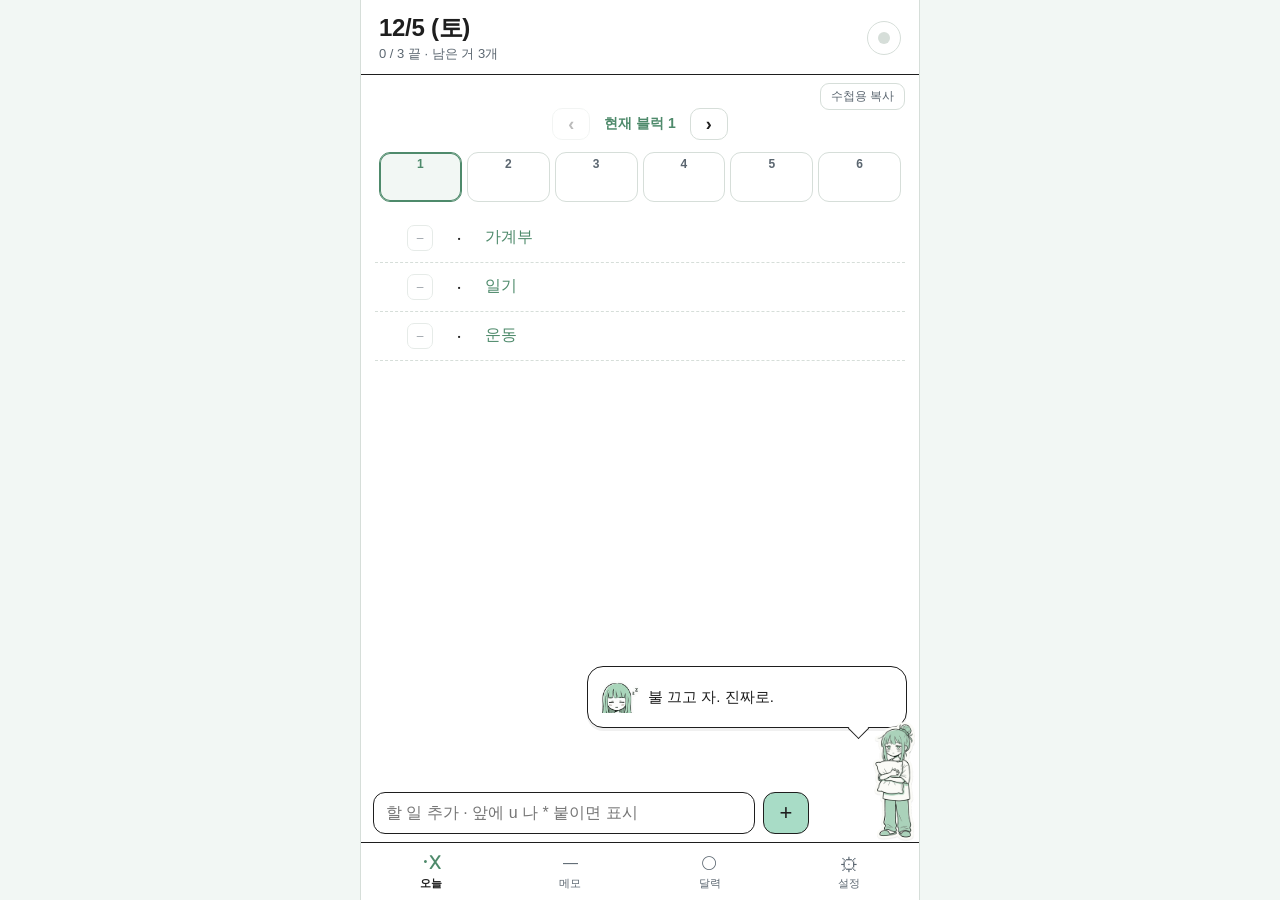
==== app/index.html @ dba24227 "v0.15.1" ====
<!doctype html>
<html lang="ko">
<head>
<meta charset="utf-8">
<meta name="viewport" content="width=device-width, initial-scale=1, viewport-fit=cover, interactive-widget=resizes-content">
<title>책상 친구</title>
<meta name="theme-color" content="#F2F7F4">
<meta name="apple-mobile-web-app-capable" content="yes">
<meta name="mobile-web-app-capable" content="yes">
<meta name="apple-mobile-web-app-status-bar-style" content="default">
<meta name="apple-mobile-web-app-title" content="책상 친구">
<link rel="manifest" href="manifest.webmanifest">
<link rel="icon" href="shared/assets/icon_shiori.png">
<link rel="apple-touch-icon" href="icons/apple-touch-icon.png">
<link rel="stylesheet" href="style.css">
</head>
<body>
<div id="app">
  <header class="top">
    <div class="top-l">
      <div id="dayLabel" class="day"></div>
      <div id="dayCount" class="sub"></div>
    </div>
    <button id="syncDot" class="sync-dot" type="button" aria-label="동기화 상태"></button>
  </header>

  <main id="views">
    <!-- today -->
    <section id="todayView" class="view">
      <div class="today-tools"><button id="copyBtn" class="mini" type="button">수첩용 복사</button></div>
      <div class="block-nav">
        <button id="blockPrev" type="button" aria-label="이전 블럭">‹</button>
        <span id="blockNow"></span>
        <button id="blockNext" type="button" aria-label="다음 블럭">›</button>
      </div>
      <div id="blocks" class="blocks"></div>
      <ul id="taskList" class="task-list"></ul>
    </section>

    <!-- memos -->
    <section id="notesView" class="view" hidden>
      <div class="view-head"><span class="sub">📌 고정한 메모가 위로 와요</span><button id="noteNew" class="pill" type="button">+ 새 메모</button></div>
      <div id="noteList" class="note-list"></div>
    </section>

    <!-- calendar -->
    <section id="calView" class="view" hidden>
      <div class="cal-head">
        <button id="calPrev" type="button" aria-label="이전 달">‹</button>
        <b id="calTitle"></b>
        <button id="calNext" type="button" aria-label="다음 달">›</button>
      </div>
      <div id="calGrid" class="cal-grid"></div>
      <div id="calDay" class="cal-day"></div>
    </section>

    <!-- settings -->
    <section id="setView" class="view" hidden>
      <h3 data-k="PC 연동">PC 연동</h3>
      <p class="sub">PC의 책상 친구와 할 일·블럭·루틴·메모·일정을 주고받아요. 내용은 연동 코드로 암호화돼서 서버에서도 못 읽어요.</p>
      <div id="syncOff">
        <form id="syncJoin" class="add-row" autocomplete="off">
          <input id="syncJoinInput" type="text" autocapitalize="characters" placeholder="PC 설정 › 폰 연동의 코드" aria-label="연동 코드">
          <button type="submit">연결</button>
        </form>
        <button id="syncStart" class="ghost wide" type="button">여기서 새 코드 만들기</button>
      </div>
      <div id="syncOn" hidden>
        <div class="sync-code"><code id="syncCode"></code></div>
        <div class="row-between"><span id="syncStatus" class="sub"></span><button id="syncNow" class="pill" type="button">지금 동기화</button></div>
        <button id="syncStop" class="ghost wide" type="button">연동 끊기</button>
      </div>
      <div id="syncNote" class="sub warn"></div>
      <details class="adv"><summary>서버 주소</summary><input id="syncServer" type="url" inputmode="url" placeholder="https://….workers.dev"></details>

      <h3 data-k="캐릭터">캐릭터</h3>
      <div id="charPick" class="char-pick"></div>

      <h3 data-k="기본">기본</h3>
      <label class="field">언어
        <select id="setLang"><option value="ko">한국어</option><option value="en">English</option><option value="ja">日本語</option></select>
      </label>
      <label class="field">나를 부르는 말
        <select id="setCallMe"><option value="">안 부르기</option><option value="야">야</option><option value="저기">저기</option><option value="이봐">이봐</option><option value="custom">이름 직접 입력…</option></select>
      </label>
      <label class="field" id="callMeNameRow" hidden>내 이름 <input id="setCallMeName" type="text" maxlength="10" placeholder="예: 수환"></label>
      <label class="field">캐릭터 이름 <input id="setName" type="text" maxlength="12" placeholder="시오리"></label>
      <label class="field" title="이 시각 전까지는 전날로 쳐요">하루 시작 <input id="setDayStart" type="time"></label>

      <h3 data-k="캐릭터 · 말">캐릭터 · 말</h3>
      <label class="field">캐릭터 크기
        <select id="setCharSize"><option value="L">크게</option><option value="M">보통</option><option value="S">작게</option><option value="off">숨기기</option></select>
      </label>
      <label class="field">말 수
        <select id="setChatter"><option value="quiet">조용히 (물어볼 때만)</option><option value="normal">보통</option><option value="chatty">수다스럽게</option></select>
      </label>
      <label class="field">점심 <input id="setLunch" type="time"></label>
      <label class="field">간식 <input id="setSnack" type="time"></label>
      <label class="field">저녁 <input id="setDinner" type="time"></label>

      <h3 data-k="알람">알람</h3>
      <p class="sub">PC와 같은 알람이에요. 폰 알림은 Scriptable 위젯이 대신 울려 줘요.</p>
      <div id="alarmList" class="alarm-list"></div>
      <form id="alarmAdd" class="add-row" autocomplete="off">
        <input id="alarmTime" type="time" aria-label="알람 시각" style="flex:0 0 auto;width:120px">
        <input id="alarmLabel" type="text" placeholder="이름 (예: 약속)" aria-label="알람 이름">
        <button type="submit">추가</button>
      </form>

      <h3 data-k="매일 루틴">매일 루틴</h3>
      <ul id="routineEditor" class="routine-editor"></ul>
      <form id="routineAdd" class="add-row" autocomplete="off">
        <input id="routineInput" type="text" placeholder="루틴 추가 (예: 스트레칭)" aria-label="루틴 추가">
        <button type="submit">추가</button>
      </form>

      <h3 data-k="메모">메모</h3>
      <button id="exportNotes" class="ghost wide" type="button">메모 전부 TXT로 내보내기</button>

      <h3 data-k="아이폰 위젯">아이폰 위젯</h3>
      <p class="sub">홈 화면·잠금 화면 위젯과 알림은 Scriptable 앱으로 써요.</p>
      <button id="openDesigner" class="pill wide" type="button">위젯 꾸미기 · 미리보기</button>
      <a class="ghost wide" style="display:block;text-align:center;text-decoration:none" href="../widget/" target="_blank" rel="noopener">위젯 설명서 열기</a>

      <h3 data-k="앱으로 쓰기">앱으로 쓰기</h3>
      <p class="sub" id="installHint">아이폰: Safari 공유 버튼 › 홈 화면에 추가. 갤럭시: Chrome 메뉴 › 홈 화면에 추가.</p>
      <div class="row-between"><span class="sub" id="verLabel"></span><button id="checkUpdate" class="pill" type="button">업데이트 확인</button></div>
    </section>
  </main>

  <form id="addForm" class="add-bar" autocomplete="off">
    <input id="addInput" type="text" enterkeyhint="done" placeholder="할 일 추가 · 앞에 u 나 * 붙이면 표시" aria-label="할 일 추가">
    <button type="submit" aria-label="추가">+</button>
  </form>

  <nav class="tabs" role="tablist">
    <button data-view="today" class="on" type="button"><span class="ti">·X</span><span>오늘</span></button>
    <button data-view="notes" type="button"><span class="ti">—</span><span>메모</span></button>
    <button data-view="cal" type="button"><span class="ti">○</span><span>달력</span></button>
    <button data-view="set" type="button"><span class="ti">⚙</span><span>설정</span></button>
  </nav>

  <div id="buddy" class="buddy" aria-label="캐릭터">
    <div id="bubble" class="bubble" hidden>
      <div class="bubble-main"><img id="bubbleFace" class="bubble-face" alt="" hidden><div id="bubbleText"></div></div>
      <div id="bubbleButtons" class="bubble-buttons"></div>
    </div>
    <img id="buddyImg" alt="">
  </div>

  <div id="sheet" class="sheet" hidden>
    <div class="sheet-card" role="dialog" aria-modal="true">
      <div id="sheetBody"></div>
    </div>
  </div>
</div>

<script src="shared/assets/manifest.js"></script>
<script src="shared/character.js"></script>
<script src="shared/lines.js"></script>
<script src="shared/lines_fubuki.js"></script>
<script src="shared/lines_suu.js"></script>
<script src="shared/lines/shiori_en.js"></script>
<script src="shared/lines/fubuki_en.js"></script>
<script src="shared/lines/suu_en.js"></script>
<script src="shared/lines/shiori_ja.js"></script>
<script src="shared/lines/fubuki_ja.js"></script>
<script src="shared/lines/suu_ja.js"></script>
<script src="shared/i18n.js"></script>
<script src="shared/logic.js"></script>
<script src="shared/taskmore.js"></script>
<script src="shared/sync.js"></script>
<script src="version.js"></script>
<script src="widget-designer.js"></script>
<script src="app.js"></script>
</body>
</html>
---- app/style.css ----
@font-face { font-family: 'Gowun Dodum'; src: url('fonts/glyphs.woff2') format('woff2'); font-display: swap; }

:root {
  --ink: #1E1E1E;
  --mint: #A8DCC6;
  --mint-deep: #4E8A6B;
  --mint-hover: #95D0B6;
  --paper: #FFFFFF;
  --soft: #F2F7F4;
  --muted: #5B6670;
  --line: #D6DED9;
  --red: #C0392B;
  --tabs-h: 58px;
  --add-h: 54px;
  --safe-b: env(safe-area-inset-bottom, 0px);
  --buddy-h: 118px;
}
* { box-sizing: border-box; -webkit-tap-highlight-color: transparent; }
html, body { margin: 0; height: 100%; background: var(--soft); color: var(--ink);
  font-family: -apple-system, 'Apple SD Gothic Neo', 'Malgun Gothic', 'Noto Sans KR', sans-serif; font-size: 16px; }
body { overscroll-behavior: none; }
button, input, select, textarea { font: inherit; color: inherit; }
[hidden] { display: none !important; }

#app { position: fixed; inset: 0; display: flex; flex-direction: column; max-width: 560px; margin: 0 auto; background: var(--paper);
  border-left: 1px solid var(--line); border-right: 1px solid var(--line); }

/* header */
.top { display: flex; align-items: center; justify-content: space-between; gap: 10px;
  padding: calc(env(safe-area-inset-top, 0px) + 12px) 18px 10px; border-bottom: 1.5px solid var(--ink); background: var(--paper); }
.day { font-size: 24px; font-weight: 700; letter-spacing: -.3px; }
.sub { font-size: 13px; color: var(--muted); line-height: 1.5; }
.sub.warn { color: #A94234; }
.dim { opacity: .7; }
.sync-dot { width: 34px; height: 34px; border-radius: 50%; border: 1.5px solid var(--line); background: var(--paper); position: relative; padding: 0; }
.sync-dot::after { content: ''; position: absolute; inset: 10px; border-radius: 50%; background: var(--line); }
.sync-dot.ok::after { background: var(--mint-deep); }
.sync-dot.busy::after { background: var(--mint); animation: pulse 1s ease-in-out infinite; }
.sync-dot.err::after { background: #D9826F; }
@keyframes pulse { 50% { opacity: .35; } }

/* views */
#views { flex: 1 1 auto; overflow-y: auto; -webkit-overflow-scrolling: touch;
  padding: 10px 14px calc(var(--add-h) + var(--buddy-h) * .55); }
body.no-add #views { padding-bottom: calc(var(--buddy-h) * .7); }
.view h3 { font-size: 13px; color: var(--mint-deep); margin: 22px 2px 8px; letter-spacing: .5px; }
.view h3:first-child { margin-top: 6px; }
.view-head { display: flex; align-items: center; justify-content: space-between; margin: 4px 2px 10px; font-size: 17px; }
.pill { border: 1.5px solid var(--ink); border-radius: 999px; background: var(--mint); padding: 6px 14px; font-size: 14px; }
.ghost { border: 1px solid var(--line); background: var(--paper); border-radius: 12px; padding: 10px 14px; color: var(--muted); }
.wide { width: 100%; margin-top: 8px; }
.row-between { display: flex; align-items: center; justify-content: space-between; gap: 10px; margin: 8px 0; }

/* blocks */
.block-nav { display: flex; align-items: center; justify-content: center; gap: 14px; margin: 4px 0 8px; font-size: 14px; color: var(--mint-deep); font-weight: 700; }
.block-nav button { width: 38px; height: 32px; border: 1px solid var(--line); border-radius: 10px; background: var(--paper); color: var(--ink); font-size: 18px; line-height: 1; }
.block-nav button:disabled { opacity: .3; }
.blocks { display: grid; grid-template-columns: repeat(6, 1fr); gap: 5px; padding: 4px; border-radius: 13px; }
.blocks.by-block { background: var(--soft); }
.block { display: flex; flex-direction: column; align-items: center; gap: 2px; min-height: 50px; padding: 4px 1px; border: 1px solid var(--line); border-radius: 11px; background: var(--paper); }
.block .bn { font-size: 12px; font-weight: 700; color: var(--muted); }
.block .bg { display: grid; grid-template-columns: repeat(3, 1em); justify-content: center; justify-items: center; gap: 0 1px;
  font-family: 'Gowun Dodum', sans-serif; font-size: 14px; line-height: 1.15; min-height: 1.15em; }
.block .bg i { font-style: normal; }
.block .g-done { color: var(--red); }
.block .g-migrated, .block .g-scheduled { color: var(--muted); }
.block .g-routine { color: var(--mint-deep); }
.block .g-routine.g-done { color: var(--red); }
.block.cur { border-color: var(--mint-deep); background: var(--soft); box-shadow: inset 0 0 0 1px var(--mint-deep); }
.block.cur .bn { color: var(--mint-deep); }
.block.past { opacity: .6; }
.block.focus { border-color: var(--ink); }

/* tasks */
.task-list { list-style: none; margin: 8px 0 0; padding: 0; }
.task { display: flex; align-items: center; gap: 6px; min-height: 48px; padding: 4px 2px; border-bottom: 1px dashed var(--line); flex-wrap: wrap; }
.task .marks { width: 24px; text-align: right; font-family: 'Gowun Dodum', sans-serif; color: var(--mint-deep); font-weight: 700; flex: 0 0 auto; font-size: 15px; }
.task .blk { width: 26px; height: 26px; flex: 0 0 auto; border: 1px solid var(--line); border-radius: 7px; background: var(--paper); font-size: 12px; color: var(--mint-deep); padding: 0; }
.task .blk.none { color: var(--muted); opacity: .6; }
.task .glyph { width: 40px; height: 40px; flex: 0 0 auto; border: none; background: none; border-radius: 10px; padding: 0;
  font-family: 'Gowun Dodum', sans-serif; font-size: 22px; line-height: 1; }
.task .glyph:active { background: var(--soft); }
.task .glyph.done { color: var(--red); }
.task .glyph:disabled { color: var(--ink); opacity: 1; }
.task .text { flex: 1 1 0; min-width: 0; word-break: break-word; line-height: 1.4; padding: 6px 0; }
.task .text .time { color: var(--mint-deep); font-weight: 600; margin-right: 6px; }
.task.done .text, .task.migrated .text, .task.scheduled .text { color: var(--muted); }
.task.done .text { text-decoration: line-through; text-decoration-color: rgba(0,0,0,.35); }
.task .from { font-size: 12px; color: var(--muted); margin-left: 4px; }
.task.dim { opacity: .45; }
.task.routine-row .text { color: var(--mint-deep); }
.task.routine-row.done .text { color: var(--muted); }
.task .more { width: 34px; height: 34px; border: none; background: none; color: var(--muted); font-size: 18px; flex: 0 0 auto; border-radius: 9px; }
.task.open-acts { background: var(--soft); border-radius: 10px; }
.task .acts { flex-basis: 100%; display: flex; flex-wrap: wrap; gap: 6px; padding: 4px 0 8px 32px; }
.task .acts button { min-width: 40px; height: 34px; border: 1px solid var(--line); background: var(--paper); border-radius: 9px; padding: 0 10px; font-size: 13px; }
.task .acts button.on { background: var(--mint); border-color: var(--mint-deep); }
.task .acts .blkrow { display: flex; gap: 4px; flex-basis: 100%; }
.task .acts .blkrow button { min-width: 34px; padding: 0; }
.task .acts .danger { color: #A94234; }
.task .acts input[type=date] { position: absolute; opacity: 0; width: 0; height: 0; border: 0; padding: 0; }
.task-list .sec { display: flex; align-items: center; justify-content: space-between; gap: 6px; font-size: 13px; padding: 12px 4px 4px; color: var(--muted); }
.task-list .sec-left { color: #B0473A; }
.task-list .sec-btn { border: 1px solid currentColor; background: transparent; color: inherit; border-radius: 9px; padding: 3px 10px; font-size: 12px; }
.task-list .sec-btns { display: flex; gap: 6px; }
.task.leftover { background: #FBEDEA; border-bottom-color: #F0D3CD; }
.task.leftover .text { color: #A94234; }
.task.leftover .glyph-s { width: 30px; text-align: center; font-family: 'Gowun Dodum', sans-serif; font-size: 20px; color: #C0574A; flex: 0 0 auto; }
.task.leftover .lacts { display: flex; gap: 6px; }
.task.leftover .lacts button { width: 38px; height: 34px; border: 1px solid #F0D3CD; background: #fff; border-radius: 9px; }
.task-list .empty { color: var(--muted); font-size: 14px; padding: 18px 6px; line-height: 1.6; list-style: none; }

/* add bar */
.add-bar { position: absolute; left: 0; right: 0; bottom: calc(var(--tabs-h) + var(--safe-b)); display: flex; gap: 8px; padding: 8px 12px;
  background: linear-gradient(to top, var(--paper) 70%, rgba(255,255,255,0)); padding-right: calc(var(--buddy-h) * .9 + 4px); }
.add-bar input, .add-row input { flex: 1 1 auto; min-width: 0; height: 42px; border: 1.5px solid var(--ink); border-radius: 12px; padding: 0 12px; background: #fff; font-size: 16px; }
.add-bar button { width: 46px; height: 42px; border: 1.5px solid var(--ink); border-radius: 12px; background: var(--mint); font-size: 22px; line-height: 1; }
.add-row { display: flex; gap: 8px; margin: 8px 0; }
.add-row button { height: 42px; border: 1.5px solid var(--ink); border-radius: 12px; background: var(--mint); padding: 0 16px; }

/* tabs */
.tabs { flex: none; display: grid; grid-template-columns: repeat(4, 1fr); border-top: 1.5px solid var(--ink); background: var(--paper);
  height: calc(var(--tabs-h) + var(--safe-b)); padding-bottom: var(--safe-b); position: relative; z-index: 3; }
.tabs button { border: none; background: none; display: flex; flex-direction: column; align-items: center; justify-content: center; gap: 1px; font-size: 11px; color: var(--muted); }
.tabs .ti { font-family: 'Gowun Dodum', sans-serif; font-size: 19px; line-height: 1.1; height: 22px; }
.tabs button.on { color: var(--ink); font-weight: 700; }
.tabs button.on .ti { color: var(--mint-deep); }

/* character in the corner */
.buddy { position: absolute; right: 4px; bottom: calc(var(--tabs-h) + var(--safe-b) + 2px); width: calc(var(--buddy-h) * .9); height: var(--buddy-h); z-index: 4; pointer-events: none; }
#buddyImg { position: absolute; right: 0; bottom: 0; max-height: 100%; max-width: 100%; object-fit: contain; pointer-events: auto; filter: drop-shadow(0 1px 0 rgba(0,0,0,.06)); transform-origin: 50% 100%; }
.buddy.hop #buddyImg { animation: hop .5s ease; }
@keyframes hop { 30% { transform: translateY(-10px); } 60% { transform: translateY(0); } 80% { transform: translateY(-3px); } }
.bubble { position: absolute; right: 8px; bottom: calc(var(--buddy-h) - 6px); width: min(78vw, 320px); pointer-events: auto;
  background: var(--paper); border: 1.5px solid var(--ink); border-radius: 16px; padding: 10px 12px; font-size: 15px; line-height: 1.5;
  box-shadow: 0 3px 0 rgba(0,0,0,.06); animation: pop .18s ease-out; }
.bubble::after { content: ''; position: absolute; right: 40px; bottom: -9px; width: 14px; height: 14px; background: var(--paper);
  border-right: 1.5px solid var(--ink); border-bottom: 1.5px solid var(--ink); transform: rotate(45deg); }
@keyframes pop { from { transform: translateY(6px) scale(.97); opacity: 0; } }
.bubble-main { display: flex; align-items: center; gap: 8px; }
.bubble-face { width: 40px; height: 40px; object-fit: contain; flex: none; }
#bubbleText { white-space: pre-line; }
.bubble-buttons { display: flex; flex-wrap: wrap; gap: 6px; margin-top: 8px; }
.bubble-buttons:empty { display: none; }
.bubble-buttons button { border: 1.5px solid var(--ink); border-radius: 999px; background: var(--paper); padding: 6px 12px; font-size: 14px; }
.bubble-buttons button.primary { background: var(--mint); }

/* memos */
.note-list { display: flex; flex-direction: column; gap: 10px; }
.memo { border: 1.5px solid var(--ink); border-radius: 14px; padding: 12px 14px; background: var(--paper); text-align: left; width: 100%; }
.memo.pinned { background: var(--soft); border-color: var(--mint-deep); }
.memo .t { font-weight: 700; margin-bottom: 3px; word-break: break-word; }
.memo .p { font-size: 14px; color: var(--muted); display: -webkit-box; -webkit-line-clamp: 2; -webkit-box-orient: vertical; overflow: hidden; word-break: break-word; }
.memo .w { font-size: 11px; color: var(--muted); margin-top: 6px; }
.memo .pin-i { color: var(--mint-deep); margin-right: 4px; }
.editor { display: flex; flex-direction: column; gap: 10px; height: 100%; }
.editor textarea { flex: 1 1 auto; min-height: 50vh; border: 1.5px solid var(--ink); border-radius: 12px; padding: 12px; font-size: 16px; line-height: 1.6; resize: none; background: #fff; }
.editor .bar { display: flex; gap: 8px; justify-content: space-between; }
.editor .bar span { display: flex; gap: 8px; }

/* calendar */
.cal-head { display: flex; align-items: center; justify-content: center; gap: 18px; margin: 4px 0 10px; font-size: 18px; }
.cal-head button { width: 40px; height: 34px; border: 1px solid var(--line); border-radius: 10px; background: var(--paper); font-size: 18px; }
.cal-grid { display: grid; grid-template-columns: repeat(7, 1fr); gap: 3px; }
.cal-grid .wd { text-align: center; font-size: 12px; color: var(--muted); padding: 2px 0 4px; }
.cal-grid .wd.sun { color: #B0473A; } .cal-grid .wd.sat { color: #3E679A; }
.cd { min-height: 56px; border: 1px solid var(--line); border-radius: 9px; background: var(--paper); padding: 3px 2px; display: flex; flex-direction: column; align-items: center; gap: 1px; overflow: hidden; }
.cd .n { font-size: 13px; font-weight: 600; }
.cd .dots { font-size: 10px; color: var(--mint-deep); }
.cd .ev1 { font-size: 10px; color: var(--muted); white-space: nowrap; max-width: 100%; overflow: hidden; text-overflow: ellipsis; font-family: 'Gowun Dodum', sans-serif; }
.cd.today { border-color: var(--mint-deep); box-shadow: inset 0 0 0 1px var(--mint-deep); }
.cd.sel { background: var(--mint); border-color: var(--ink); }
.cd.left .dots { color: #B0473A; }
.cal-day { margin-top: 14px; }
.cal-dh { display: flex; align-items: center; justify-content: space-between; font-weight: 700; margin: 0 2px 6px; }
.cal-list { list-style: none; margin: 0; padding: 0; }
.cal-list li { display: flex; align-items: center; gap: 8px; padding: 10px 4px; border-bottom: 1px dashed var(--line); font-size: 15px; }
.cal-list li .g { font-family: 'Gowun Dodum', sans-serif; width: 20px; text-align: center; font-size: 18px; }
.cal-list li .x { flex: 1 1 auto; word-break: break-word; }
.cal-list li.s-done .x { text-decoration: line-through; color: var(--muted); }
.cal-list li.s-done .g { color: var(--red); }
.cal-list li button { border: 1px solid var(--line); background: #fff; border-radius: 8px; width: 34px; height: 30px; }
.cal-add { display: flex; flex-wrap: wrap; gap: 6px; margin-top: 10px; }
.cal-add select, .cal-add input[type=time] { height: 42px; border: 1px solid var(--line); border-radius: 10px; background: #fff; padding: 0 8px; }
.cal-add input[type=text] { flex: 1 1 140px; min-width: 0; height: 42px; border: 1.5px solid var(--ink); border-radius: 12px; padding: 0 12px; font-size: 16px; }
.cal-add button { height: 42px; border: 1.5px solid var(--ink); border-radius: 12px; background: var(--mint); padding: 0 16px; }

/* settings */
.field { display: flex; align-items: center; justify-content: space-between; gap: 12px; padding: 10px 2px; border-bottom: 1px dashed var(--line); font-size: 15px; }
.field select, .field input { height: 38px; border: 1px solid var(--line); border-radius: 10px; background: #fff; padding: 0 10px; font-size: 15px; max-width: 60%; }
.sync-code code { display: block; font: 700 18px/1.4 ui-monospace, Menlo, monospace; letter-spacing: 1px; background: var(--soft); border: 1px solid var(--line); border-radius: 10px; padding: 10px; text-align: center; user-select: all; -webkit-user-select: all; }
.adv { font-size: 13px; color: var(--muted); margin-top: 10px; }
.adv input { width: 100%; height: 38px; margin-top: 6px; border: 1px solid var(--line); border-radius: 10px; padding: 0 10px; font-size: 14px; }
.char-pick { display: grid; grid-template-columns: repeat(3, 1fr); gap: 8px; }
.char-pick button { border: 1.5px solid var(--line); border-radius: 14px; background: var(--paper); padding: 8px 4px 6px; display: flex; flex-direction: column; align-items: center; gap: 4px; font-size: 13px; }
.char-pick button img { width: 52px; height: 52px; object-fit: contain; }
.char-pick button.on { border-color: var(--ink); background: var(--soft); box-shadow: inset 0 0 0 1px var(--ink); }
.routine-editor { list-style: none; margin: 0; padding: 0; }
.routine-editor li { display: flex; align-items: center; gap: 8px; padding: 8px 2px; border-bottom: 1px dashed var(--line); flex-wrap: wrap; }
.routine-editor .rl { flex: 1 1 auto; color: var(--mint-deep); }
.routine-editor .days { display: flex; gap: 3px; flex-basis: 100%; }
.routine-editor .days button { width: 34px; height: 30px; border: 1px solid var(--line); border-radius: 8px; background: #fff; font-size: 12px; }
.routine-editor .days button.on { background: var(--mint); border-color: var(--mint-deep); }
.routine-editor .del { border: 1px solid var(--line); background: #fff; border-radius: 8px; width: 34px; height: 30px; color: #A94234; }

/* bottom sheet (memo editor) */
.sheet { position: absolute; inset: 0; background: rgba(30,30,30,.28); z-index: 10; display: flex; align-items: flex-end; }
.sheet-card { width: 100%; height: calc(100% - env(safe-area-inset-top, 0px) - 24px); background: var(--paper); border-top: 1.5px solid var(--ink);
  border-radius: 18px 18px 0 0; padding: 14px 14px calc(14px + var(--safe-b)); animation: up .2s ease-out; }
#sheetBody { height: 100%; }
@keyframes up { from { transform: translateY(30px); opacity: .4; } }

@media (min-width: 561px) { body { background: var(--soft); } }

/* character size, alarms, small tools */
body.char-L { --buddy-h: 150px; } body.char-S { --buddy-h: 86px; }
body.char-off .buddy #buddyImg { display: none; }
body.char-off .buddy { width: 0; } body.char-off .bubble { right: 8px; bottom: 6px; }
body.char-off .bubble::after { display: none; }
body.char-off .add-bar { padding-right: 12px; }
.today-tools { display: flex; justify-content: flex-end; margin: -2px 0 -6px; }
.mini { border: 1px solid var(--line); background: var(--paper); border-radius: 9px; padding: 4px 10px; font-size: 12px; color: var(--muted); }
.alarm-list { display: flex; flex-direction: column; }
.alarm { display: flex; align-items: center; gap: 8px; padding: 8px 2px; border-bottom: 1px dashed var(--line); }
.alarm.off { opacity: .5; }
.alarm .t { font: 700 18px/1.2 ui-monospace, Menlo, monospace; min-width: 62px; }
.alarm .l { flex: 1 1 auto; min-width: 0; color: var(--muted); font-size: 14px; }
.alarm button { border: 1px solid var(--line); background: #fff; border-radius: 8px; height: 30px; padding: 0 8px; font-size: 12px; }
.alarm button.on { background: var(--mint); border-color: var(--mint-deep); }
.alarm .del { color: #A94234; width: 34px; padding: 0; }
.add-row button { white-space: nowrap; flex: none; }
.task.event.done .text { text-decoration: line-through; color: var(--muted); }

/* sub-items, time, ⋯ panel */
.task.sub { padding-left: 16px; min-height: 42px; }
.task.sub .marks { width: 14px; }
.task .blk-sp { width: 26px; flex: 0 0 auto; text-align: center; color: var(--line); }
.task.sub.note .text { color: var(--muted); font-size: 15px; }
.task .when { display: inline-block; font-size: 12px; line-height: 1.5; padding: 0 6px; margin-right: 6px; border-radius: 6px; background: var(--soft); border: 1px solid var(--line); color: var(--mint-deep); vertical-align: 1px; white-space: nowrap; }
.task .when.at { font-weight: 700; }
.more-panel { flex-basis: 100%; display: flex; flex-direction: column; gap: 6px; padding-top: 6px; }
.mp-row { display: flex; flex-wrap: wrap; align-items: center; gap: 6px; }
.mp-label { width: 34px; color: var(--muted); font-size: 12px; flex: none; }
.mp-row button { min-width: 40px; height: 34px; border: 1px solid var(--line); background: var(--paper); border-radius: 9px; padding: 0 10px; font-size: 13px; }
.mp-row button.on { background: var(--mint); border-color: var(--mint-deep); }
.mp-row input[type=time] { height: 34px; border: 1px solid var(--line); border-radius: 9px; padding: 0 6px; background: #fff; font-size: 14px; }
.mp-row:not(:has(.mp-label)) { padding-left: 40px; }
.mp-tilde { color: var(--muted); }
.mp-add { display: flex; gap: 6px; }
.mp-add input { flex: 1 1 auto; min-width: 0; height: 40px; border: 1.5px solid var(--ink); border-radius: 10px; padding: 0 10px; font-size: 16px; }
.mp-add button { height: 40px; border: 1.5px solid var(--ink); border-radius: 10px; background: var(--mint); padding: 0 14px; white-space: nowrap; }

.set-tabs { position: sticky; top: -10px; z-index: 2; display: flex; gap: 6px; overflow-x: auto; padding: 8px 0 10px; margin: -10px 0 4px; background: var(--paper); scrollbar-width: none; }
.set-tabs::-webkit-scrollbar { display: none; }
.set-tabs button { flex: none; border: 1px solid var(--line); background: var(--paper); border-radius: 999px; padding: 6px 14px; font-size: 14px; color: var(--muted); }
.set-tabs button.on { background: var(--mint); border-color: var(--ink); color: var(--ink); font-weight: 700; }
.set-sec > h3:first-child { margin-top: 8px; }

/* 위젯 꾸미기 */
.wd { display: flex; flex-direction: column; gap: 10px; height: 100%; overflow-y: auto; padding-bottom: 20px; }
.wd-bar { display: flex; align-items: center; justify-content: space-between; font-size: 17px; }
.wd-fams { display: flex; gap: 6px; overflow-x: auto; scrollbar-width: none; flex: none; }
.wd-fams::-webkit-scrollbar { display: none; }
.wd-fams button { flex: none; border: 1px solid var(--line); background: var(--paper); border-radius: 999px; padding: 6px 12px; font-size: 13px; color: var(--muted); }
.wd-fams button.on { background: var(--mint); border-color: var(--ink); color: var(--ink); font-weight: 700; }
.wd-stage { flex: none; display: flex; justify-content: center; align-items: center; min-height: 190px; padding: 16px 8px; border-radius: 16px;
  background: linear-gradient(160deg, #dfe6ee, #c9d3df); overflow-x: auto; }
.wd-stage.dark { background: linear-gradient(160deg, #3a4a63, #6a5a7e); min-height: 120px; }
.wd-box { flex: none; overflow: hidden; box-shadow: 0 3px 12px rgba(0,0,0,.18); font-family: -apple-system, 'Apple SD Gothic Neo', sans-serif; }
.wd-box.lock { box-shadow: none; }
.wd-hint { margin: 0; }
.wd-parts { display: flex; flex-wrap: wrap; gap: 6px; }
.wd-part { display: inline-flex; align-items: center; gap: 6px; border: 1.5px solid var(--line); background: var(--paper); border-radius: 999px; padding: 7px 13px; font-size: 14px; }
.wd-part.on { border-color: var(--ink); background: var(--mint); font-weight: 700; }
.wd-part.ghost { color: var(--muted); border-style: dashed; }
.wd-n { display: inline-block; min-width: 18px; height: 18px; border-radius: 9px; background: var(--ink); color: #fff; font: 700 11px/18px ui-monospace, Menlo, monospace; text-align: center; }
.wd-out { display: flex; flex-direction: column; gap: 8px; border: 1.5px solid var(--ink); border-radius: 14px; padding: 12px; background: var(--soft); }
.wd-code { font: 600 15px/1.5 ui-monospace, Menlo, monospace; background: #fff; border: 1px solid var(--line); border-radius: 10px; padding: 10px; user-select: all; -webkit-user-select: all; word-break: keep-all; }
.wd-out .pill { align-self: flex-start; }
.wd-out .pill:disabled { opacity: .5; }
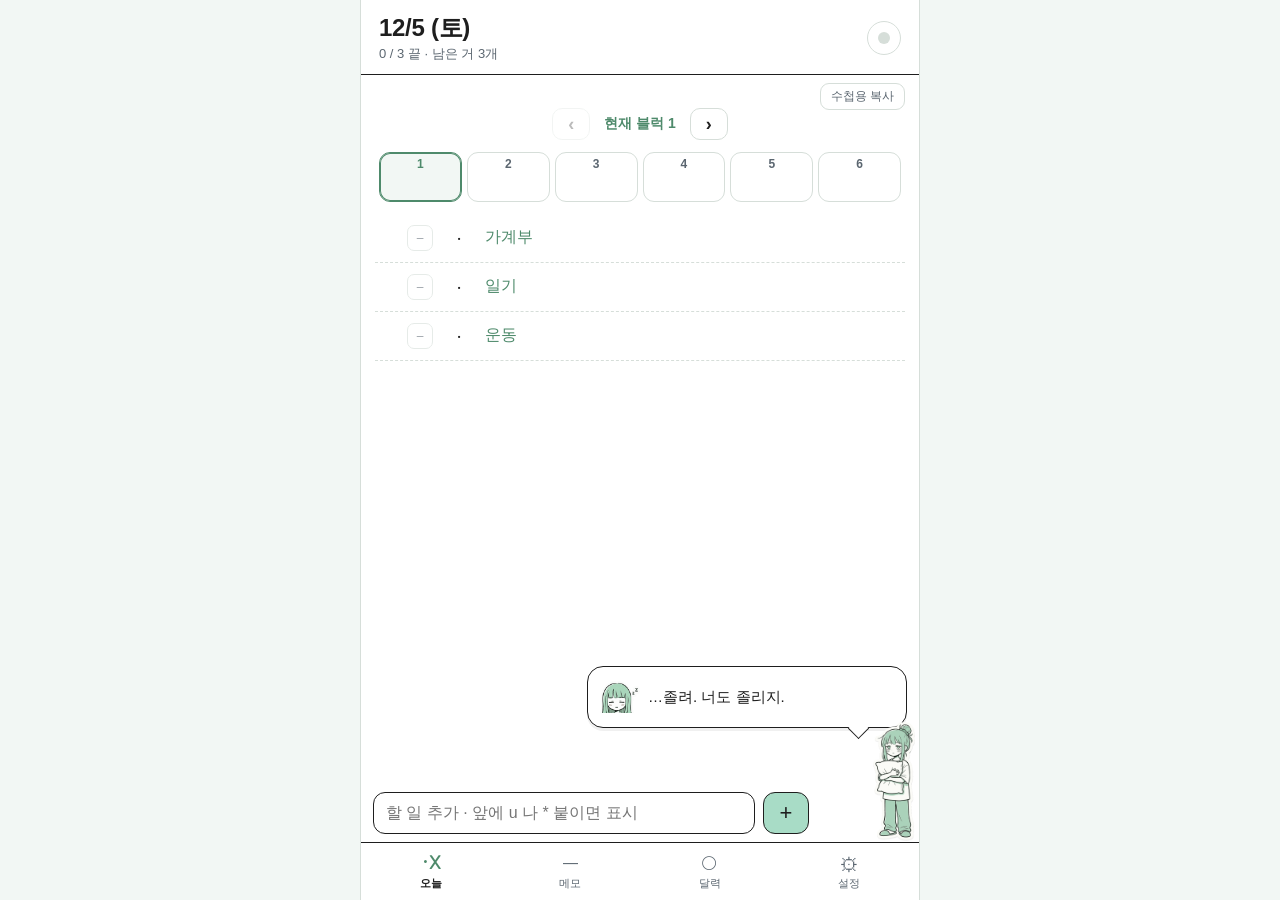
==== commit 4562c4ce: "v0.15.5" ====
--- a/app/index.html
+++ b/app/index.html
@@ -160,6 +160,7 @@
 <script src="shared/lines.js"></script>
 <script src="shared/lines_fubuki.js"></script>
 <script src="shared/lines_suu.js"></script>
+<script src="shared/lines_plain.js"></script>
 <script src="shared/lines/shiori_en.js"></script>
 <script src="shared/lines/fubuki_en.js"></script>
 <script src="shared/lines/suu_en.js"></script>
--- a/app/style.css
+++ b/app/style.css
@@ -278,3 +278,11 @@
 .wd-code { font: 600 15px/1.5 ui-monospace, Menlo, monospace; background: #fff; border: 1px solid var(--line); border-radius: 10px; padding: 10px; user-select: all; -webkit-user-select: all; word-break: keep-all; }
 .wd-out .pill { align-self: flex-start; }
 .wd-out .pill:disabled { opacity: .5; }
+.task.cancelled .text { text-decoration: line-through; text-decoration-thickness: 1.5px; color: var(--muted); }
+.task.cancelled .glyph, .task.cancelled .marks { opacity: .45; }
+.task .acts button.on { background: var(--mint); border-color: var(--mint-deep); }
+.cal-list li.s-cancelled { text-decoration: line-through; color: var(--muted); }
+.mp-edit { display: flex; }
+.mp-edit input { flex: 1 1 auto; min-width: 0; border: 1px solid var(--line); border-radius: 9px; padding: 6px 10px; font: inherit; background: #fff; }
+.mp-edit input:focus { border-color: var(--ink); outline: none; }
+body.char-off .bubble { bottom: calc(var(--add-h) + 4px); } body.char-off.no-add .bubble { bottom: 6px; }
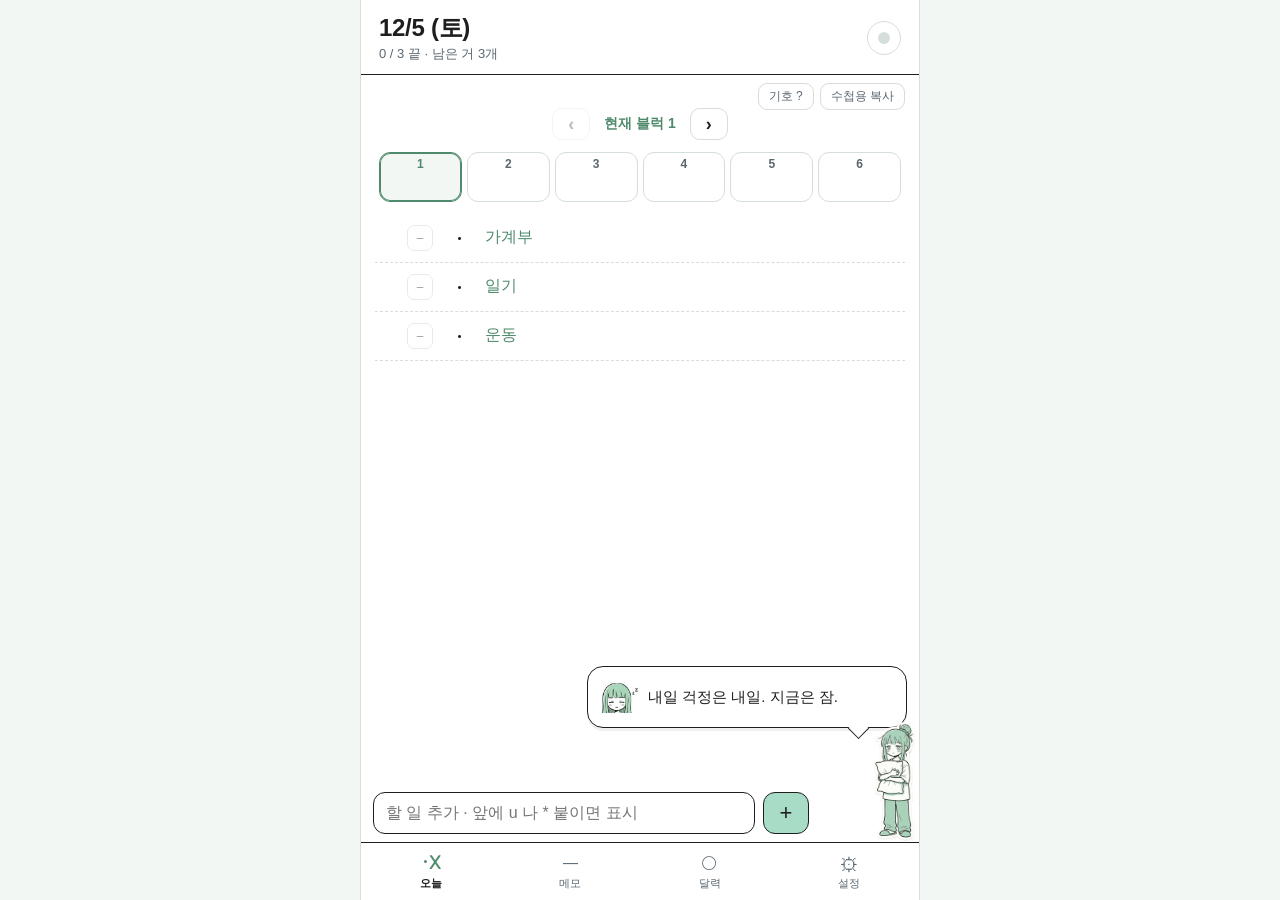
==== commit 8f9d7692: "v0.15.6" ====
--- a/app/index.html
+++ b/app/index.html
@@ -27,7 +27,7 @@
   <main id="views">
     <!-- today -->
     <section id="todayView" class="view">
-      <div class="today-tools"><button id="copyBtn" class="mini" type="button">수첩용 복사</button></div>
+      <div class="today-tools"><a class="mini" href="../guide/#symbols" target="_blank" rel="noopener" style="text-decoration:none;margin-right:6px">기호 ?</a><button id="copyBtn" class="mini" type="button">수첩용 복사</button></div>
       <div class="block-nav">
         <button id="blockPrev" type="button" aria-label="이전 블럭">‹</button>
         <span id="blockNow"></span>
@@ -123,6 +123,7 @@
       <a class="ghost wide" style="display:block;text-align:center;text-decoration:none" href="../widget/" target="_blank" rel="noopener">위젯 설명서 열기</a>
 
       <h3 data-k="앱으로 쓰기">앱으로 쓰기</h3>
+      <a class="ghost wide" style="display:block;text-align:center;text-decoration:none;margin-bottom:8px" href="../guide/" target="_blank" rel="noopener">사용 설명서 · 기호 설명</a>
       <p class="sub" id="installHint">아이폰: Safari 공유 버튼 › 홈 화면에 추가. 갤럭시: Chrome 메뉴 › 홈 화면에 추가.</p>
       <div class="row-between"><span class="sub" id="verLabel"></span><button id="checkUpdate" class="pill" type="button">업데이트 확인</button></div>
     </section>
@@ -167,9 +168,11 @@
 <script src="shared/lines/shiori_ja.js"></script>
 <script src="shared/lines/fubuki_ja.js"></script>
 <script src="shared/lines/suu_ja.js"></script>
+<script src="shared/lines_gentle.js"></script>
 <script src="shared/i18n.js"></script>
 <script src="shared/logic.js"></script>
 <script src="shared/taskmore.js"></script>
+<script src="shared/glyph.js"></script>
 <script src="shared/sync.js"></script>
 <script src="version.js"></script>
 <script src="widget-designer.js"></script>
--- a/app/style.css
+++ b/app/style.css
@@ -286,3 +286,16 @@
 .mp-edit input { flex: 1 1 auto; min-width: 0; border: 1px solid var(--line); border-radius: 9px; padding: 6px 10px; font: inherit; background: #fff; }
 .mp-edit input:focus { border-color: var(--ink); outline: none; }
 body.char-off .bubble { bottom: calc(var(--add-h) + 4px); } body.char-off.no-add .bubble { bottom: 6px; }
+
+/* even bullet marks (see glyph.js): measured on Gowun Dodum — X 0.70em tall, ○ 0.74, > 0.55, ! 0.75, — 0.80 wide, · 0.11 */
+.bj { display: inline-flex; align-items: center; justify-content: center; width: 1em; height: 1em; line-height: 1; vertical-align: middle; }
+.bj > i { display: block; font-style: normal; line-height: 1; }
+.bj-x > i { font-size: 1em; transform: translateY(-.01em); }
+.bj-o > i { font-size: .86em; transform: translateY(-.03em); }
+.bj-dash > i { font-size: .74em; transform: translateY(-.08em); }
+.bj-gt > i, .bj-lt > i { font-size: 1em; transform: translateY(-.05em); }
+.bj-bang > i { font-size: .93em; transform: translateY(-.02em); }
+.bj-dot > i { font-size: 1.4em; transform: translateY(0); }
+
+.task .cue { display: block; font-size: .8em; color: var(--mint-deep); opacity: .85; margin-top: 1px; }
+.mp-cue { flex: 1 1 180px; }
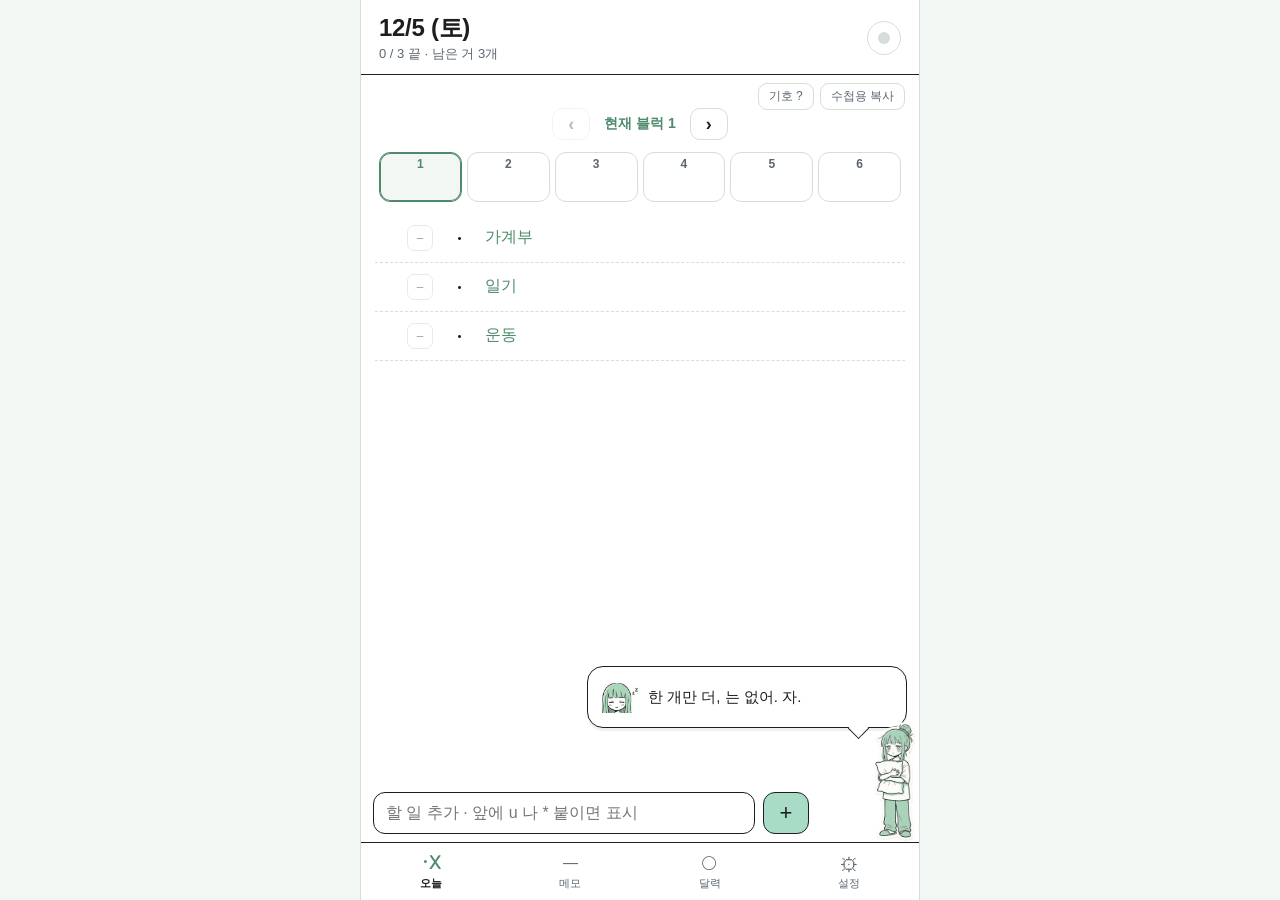
==== commit 27dcc62c: "v0.15.7" ====
--- a/app/index.html
+++ b/app/index.html
@@ -27,7 +27,7 @@
   <main id="views">
     <!-- today -->
     <section id="todayView" class="view">
-      <div class="today-tools"><a class="mini" href="../guide/#symbols" target="_blank" rel="noopener" style="text-decoration:none;margin-right:6px">기호 ?</a><button id="copyBtn" class="mini" type="button">수첩용 복사</button></div>
+      <div class="today-tools"><a class="mini" data-guide="#symbols" href="../guide/#symbols" target="_blank" rel="noopener" style="text-decoration:none;margin-right:6px">기호 ?</a><button id="copyBtn" class="mini" type="button">수첩용 복사</button></div>
       <div class="block-nav">
         <button id="blockPrev" type="button" aria-label="이전 블럭">‹</button>
         <span id="blockNow"></span>
@@ -123,7 +123,7 @@
       <a class="ghost wide" style="display:block;text-align:center;text-decoration:none" href="../widget/" target="_blank" rel="noopener">위젯 설명서 열기</a>
 
       <h3 data-k="앱으로 쓰기">앱으로 쓰기</h3>
-      <a class="ghost wide" style="display:block;text-align:center;text-decoration:none;margin-bottom:8px" href="../guide/" target="_blank" rel="noopener">사용 설명서 · 기호 설명</a>
+      <a class="ghost wide" style="display:block;text-align:center;text-decoration:none;margin-bottom:8px" data-guide="" href="../guide/" target="_blank" rel="noopener">사용 설명서 · 기호 설명</a>
       <p class="sub" id="installHint">아이폰: Safari 공유 버튼 › 홈 화면에 추가. 갤럭시: Chrome 메뉴 › 홈 화면에 추가.</p>
       <div class="row-between"><span class="sub" id="verLabel"></span><button id="checkUpdate" class="pill" type="button">업데이트 확인</button></div>
     </section>
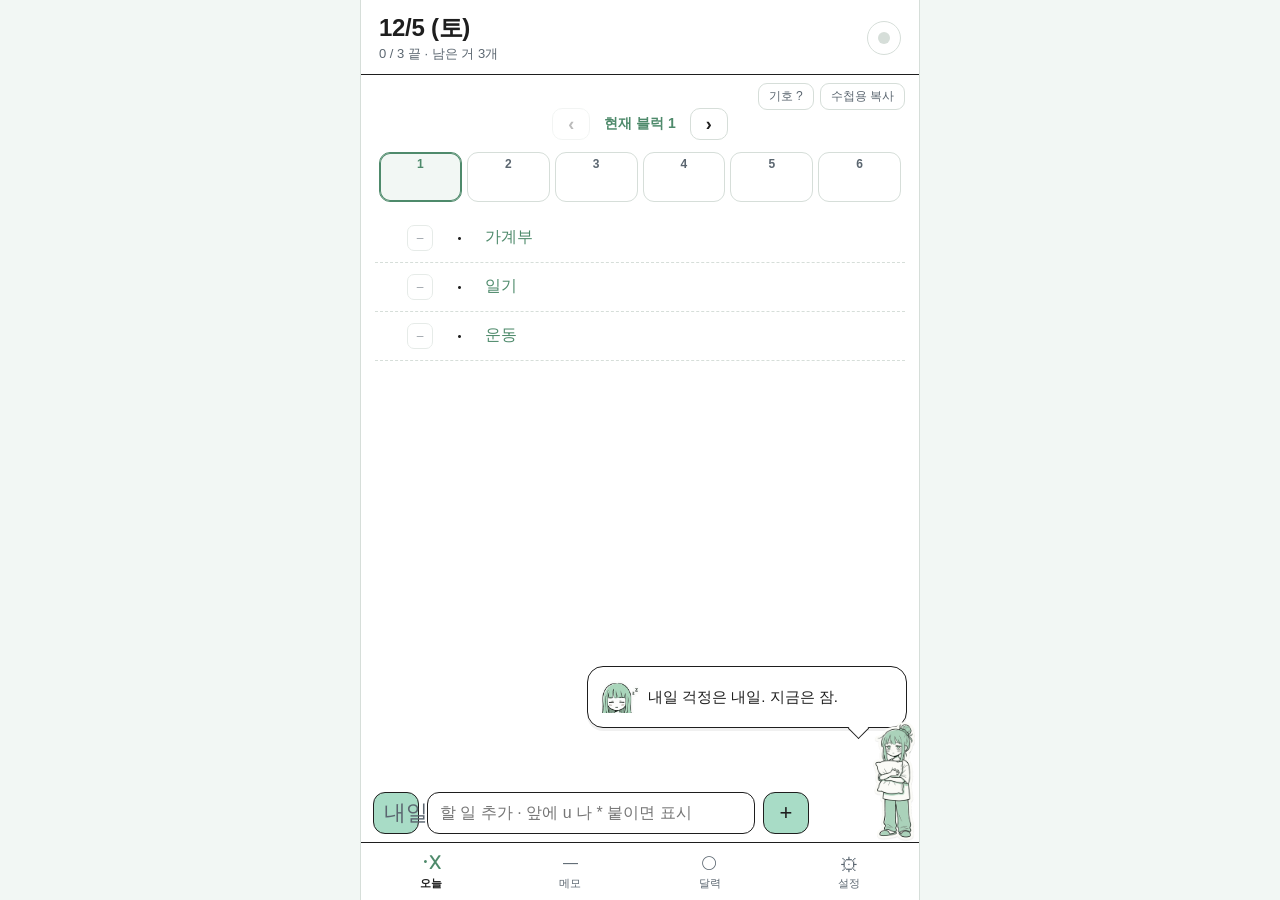
==== commit 25d0982a: "v0.15.8" ====
--- a/app/index.html
+++ b/app/index.html
@@ -130,6 +130,7 @@
   </main>
 
   <form id="addForm" class="add-bar" autocomplete="off">
+    <button id="addTmr" class="tmr-toggle" type="button" aria-pressed="false">내일</button>
     <input id="addInput" type="text" enterkeyhint="done" placeholder="할 일 추가 · 앞에 u 나 * 붙이면 표시" aria-label="할 일 추가">
     <button type="submit" aria-label="추가">+</button>
   </form>
--- a/app/style.css
+++ b/app/style.css
@@ -299,3 +299,13 @@
 
 .task .cue { display: block; font-size: .8em; color: var(--mint-deep); opacity: .85; margin-top: 1px; }
 .mp-cue { flex: 1 1 180px; }
+
+/* 내일: write tomorrow's tasks ahead */
+.tmr-toggle { flex: none; border: 1.5px solid var(--line); background: var(--paper); border-radius: 10px; padding: 0 10px; height: 42px; font: inherit; font-size: 13px; color: var(--muted); }
+.tmr-toggle.on { background: var(--mint); border-color: var(--ink); color: var(--ink); font-weight: 700; }
+.task-list .sec-tmr { color: var(--mint-deep); border-top: 1px dashed var(--line); margin-top: 6px; }
+.task.tmr { opacity: .85; }
+.task.tmr .glyph-s { width: 30px; text-align: center; font-family: 'Gowun Dodum', sans-serif; font-size: 18px; flex: 0 0 auto; }
+.task .tmr-x { width: 36px; height: 34px; border: 1px solid var(--line); background: var(--paper); border-radius: 7px; cursor: pointer; font-size: 12px; opacity: .7; flex: none; }
+.task .tmr-x:hover { opacity: 1; }
+.add-bar .tmr-toggle { white-space: nowrap; flex: none; }
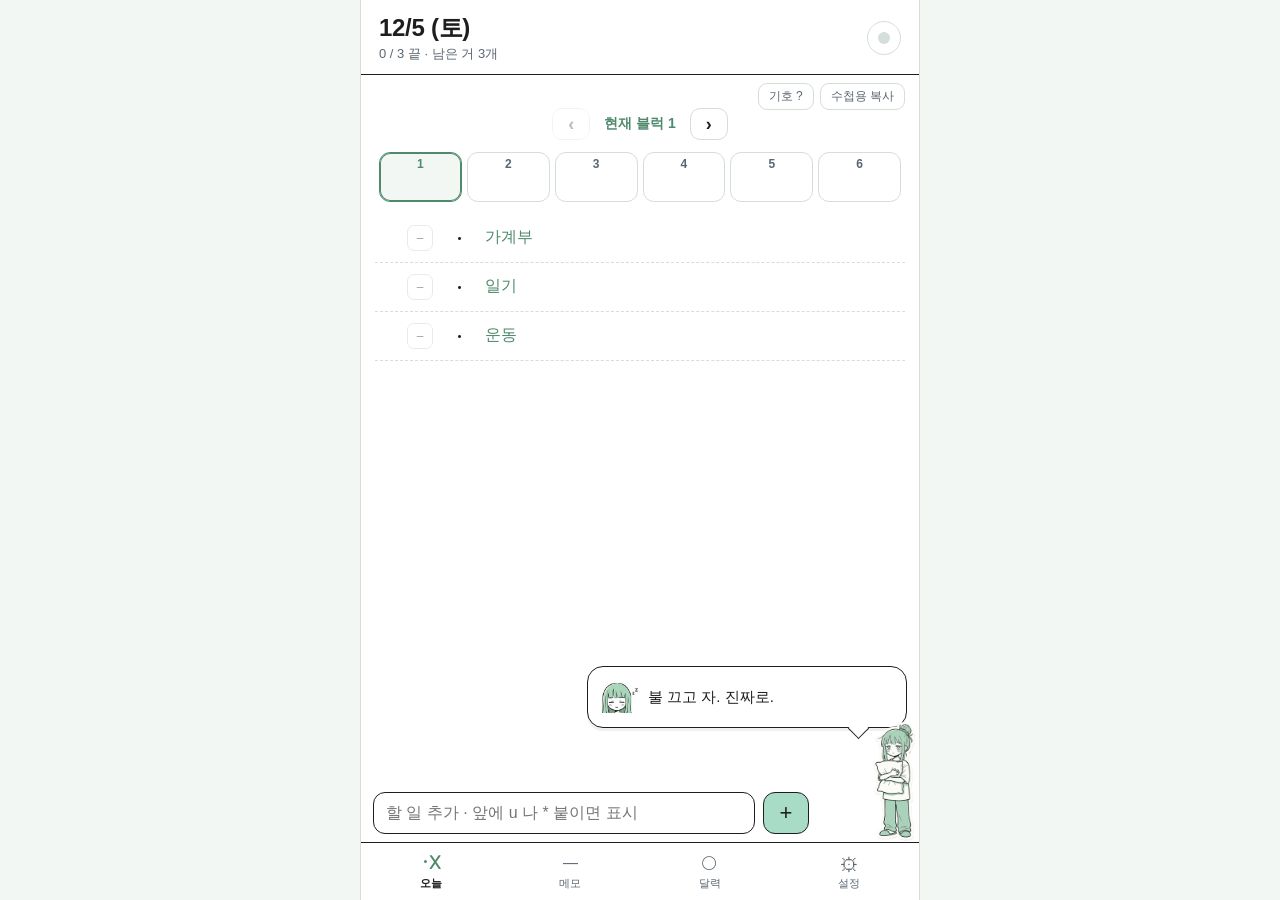
==== commit 1f1fe0e6: "v0.15.9" ====
--- a/app/index.html
+++ b/app/index.html
@@ -130,7 +130,6 @@
   </main>
 
   <form id="addForm" class="add-bar" autocomplete="off">
-    <button id="addTmr" class="tmr-toggle" type="button" aria-pressed="false">내일</button>
     <input id="addInput" type="text" enterkeyhint="done" placeholder="할 일 추가 · 앞에 u 나 * 붙이면 표시" aria-label="할 일 추가">
     <button type="submit" aria-label="추가">+</button>
   </form>
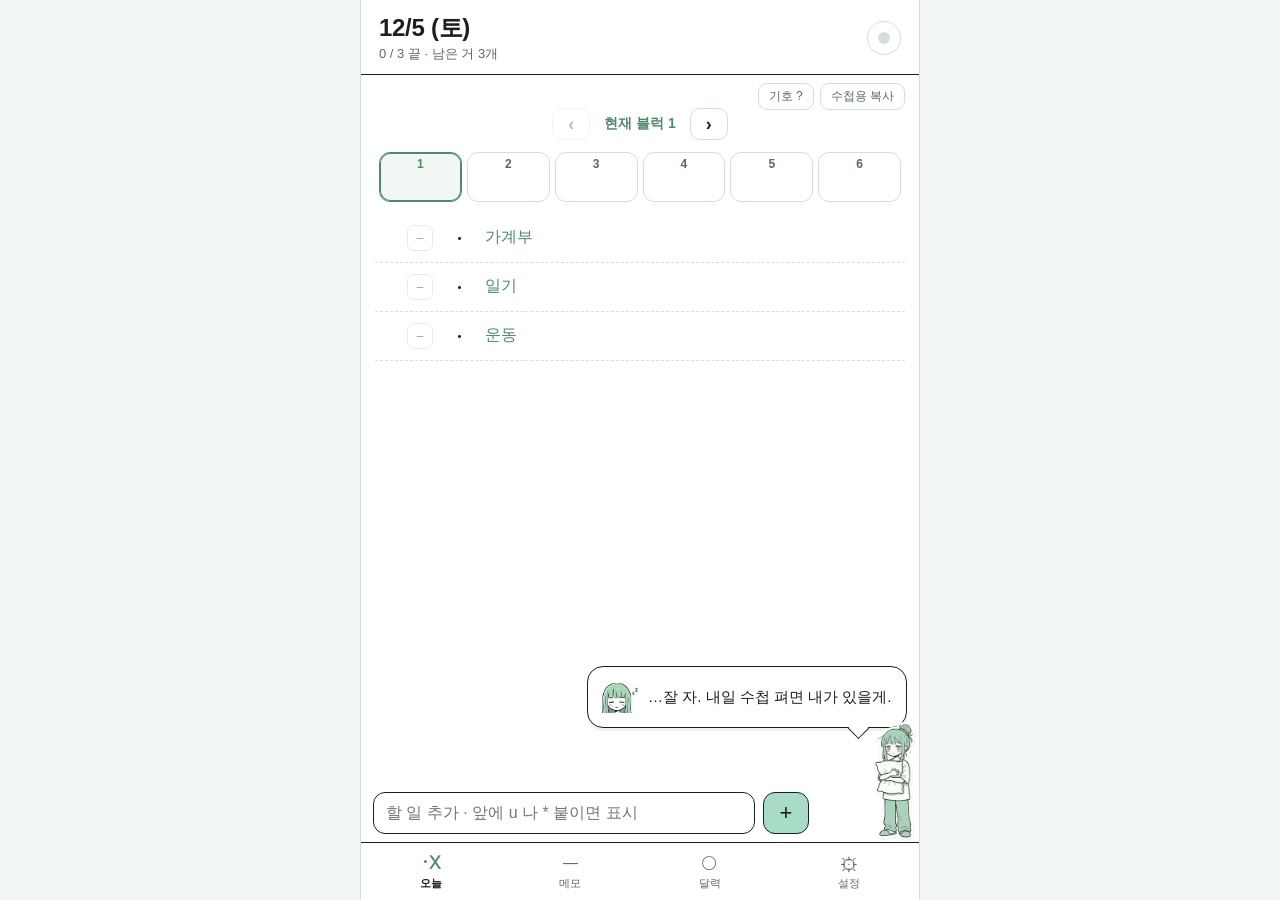
==== commit 55e19898: "v0.15.10" ====
--- a/app/index.html
+++ b/app/index.html
@@ -110,7 +110,7 @@
       <h3 data-k="매일 루틴">매일 루틴</h3>
       <ul id="routineEditor" class="routine-editor"></ul>
       <form id="routineAdd" class="add-row" autocomplete="off">
-        <input id="routineInput" type="text" placeholder="루틴 추가 (예: 스트레칭)" aria-label="루틴 추가">
+        <input id="routineInput" type="text" placeholder="루틴 추가 (예: u 스트레칭)" aria-label="루틴 추가">
         <button type="submit">추가</button>
       </form>
 
--- a/app/style.css
+++ b/app/style.css
@@ -199,6 +199,8 @@
 .routine-editor li { display: flex; align-items: center; gap: 8px; padding: 8px 2px; border-bottom: 1px dashed var(--line); flex-wrap: wrap; }
 .routine-editor .rl { flex: 1 1 auto; color: var(--mint-deep); }
 .routine-editor .days { display: flex; gap: 3px; flex-basis: 100%; }
+.routine-editor .rmark { width: 32px; height: 30px; border: 1px solid var(--line); border-radius: 8px; background: #fff; font-weight: 700; color: var(--muted); }
+.routine-editor .rmark.on { background: var(--mint); border-color: var(--mint-deep); color: var(--ink); }
 .routine-editor .days button { width: 34px; height: 30px; border: 1px solid var(--line); border-radius: 8px; background: #fff; font-size: 12px; }
 .routine-editor .days button.on { background: var(--mint); border-color: var(--mint-deep); }
 .routine-editor .del { border: 1px solid var(--line); background: #fff; border-radius: 8px; width: 34px; height: 30px; color: #A94234; }
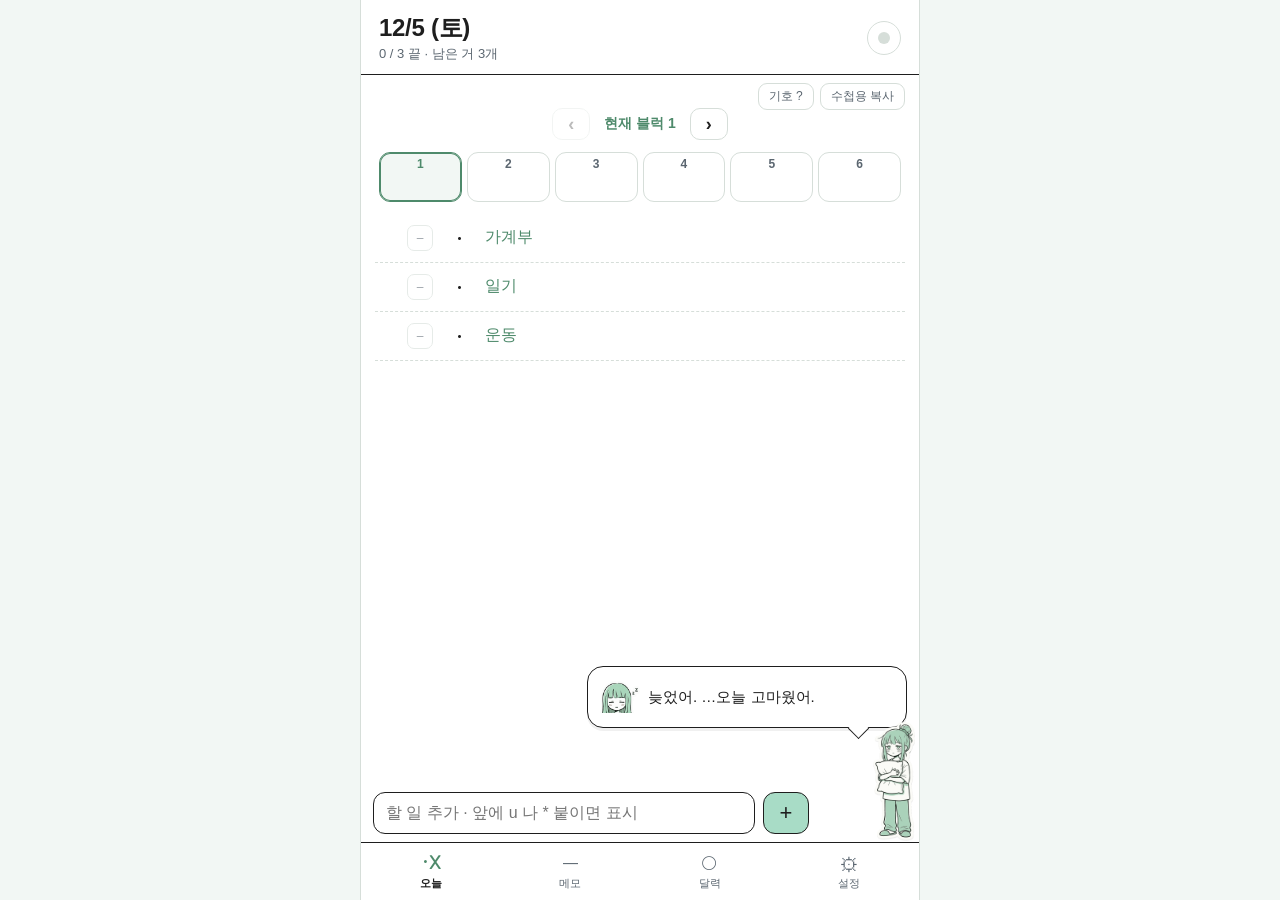
==== commit 8c0dce38: "v0.15.17" ====
--- a/app/index.html
+++ b/app/index.html
@@ -86,6 +86,7 @@
       <label class="field" id="callMeNameRow" hidden>내 이름 <input id="setCallMeName" type="text" maxlength="10" placeholder="예: 수환"></label>
       <label class="field">캐릭터 이름 <input id="setName" type="text" maxlength="12" placeholder="시오리"></label>
       <label class="field" title="이 시각 전까지는 전날로 쳐요">하루 시작 <input id="setDayStart" type="time"></label>
+      <label class="field">블럭 쓰기 <select id="setBlocks"><option value="on">쓰기</option><option value="off">안 쓰기</option></select></label>
 
       <h3 data-k="캐릭터 · 말">캐릭터 · 말</h3>
       <label class="field">캐릭터 크기
--- a/app/style.css
+++ b/app/style.css
@@ -311,3 +311,9 @@
 .task .tmr-x { width: 36px; height: 34px; border: 1px solid var(--line); background: var(--paper); border-radius: 7px; cursor: pointer; font-size: 12px; opacity: .7; flex: none; }
 .task .tmr-x:hover { opacity: 1; }
 .add-bar .tmr-toggle { white-space: nowrap; flex: none; }
+
+/* open u tasks/routines in the block cells: a u instead of the dot */
+.block .bg i.g-u { font-weight: 700; font-size: .92em; line-height: 1.2; }
+
+/* 블럭 쓰기 off */
+body.no-blocks .block-nav, body.no-blocks #blocks, body.no-blocks .task .blk, body.no-blocks .acts .blkrow { display: none; }
